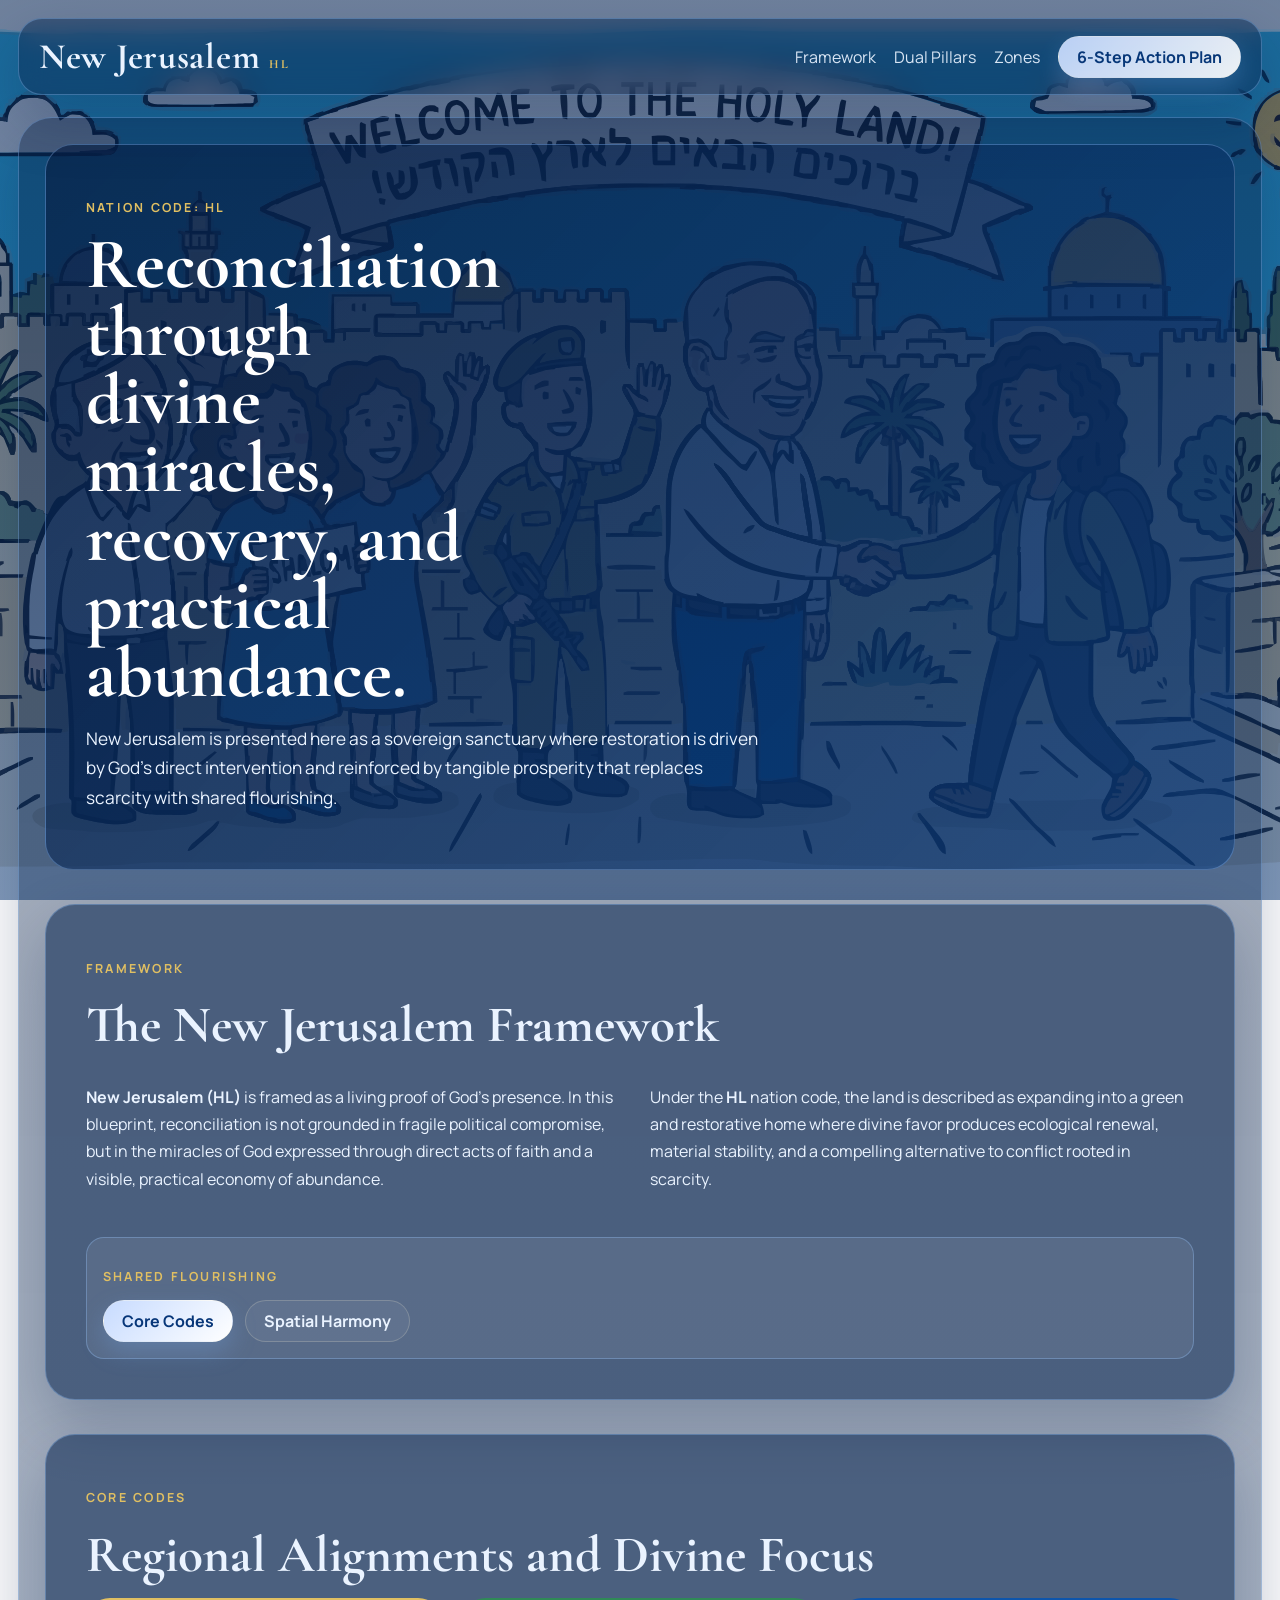
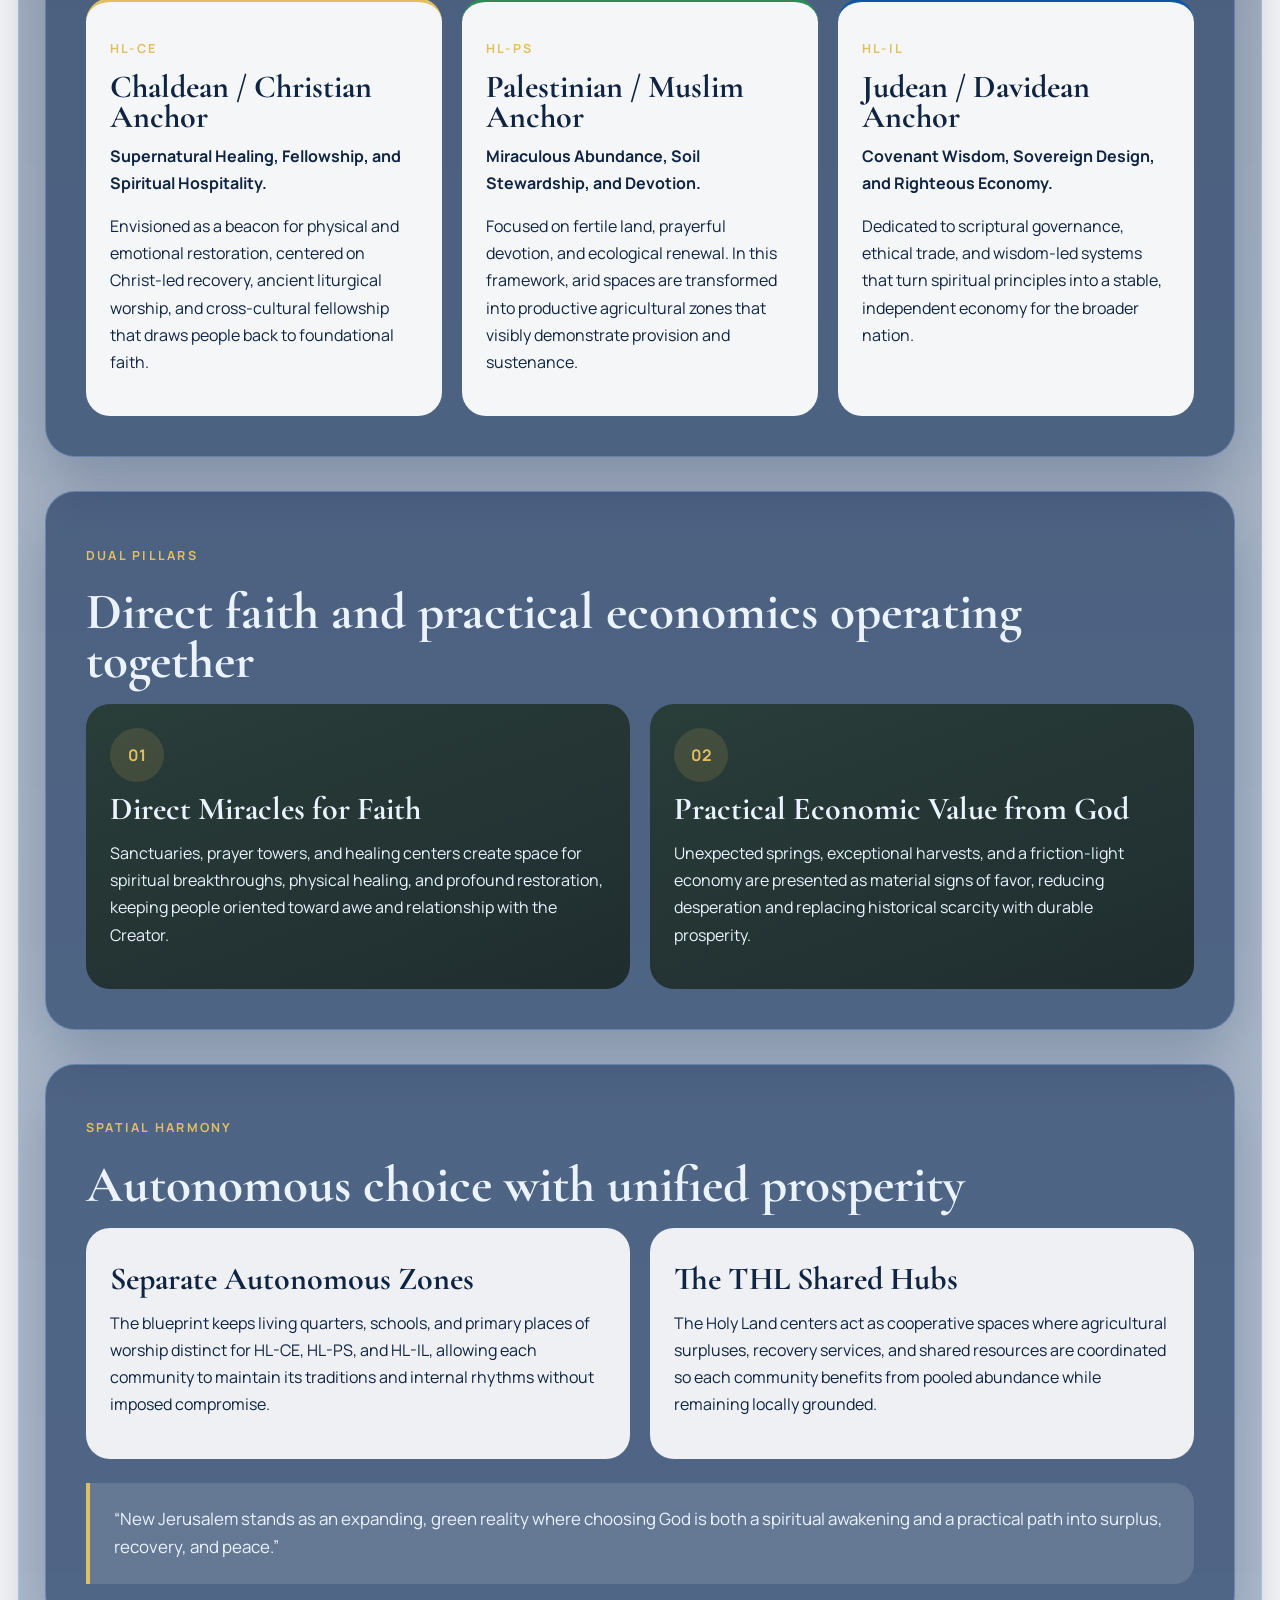
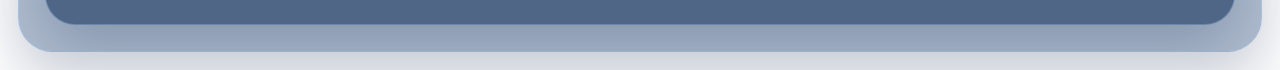
==== index.html @ b526fa11 "feat: initialize holylands.fyi static site - add homepage and action plan pages - add shared stylesh" ====
<!DOCTYPE html>
<html lang="en">
<head>
  <meta charset="UTF-8">
  <meta name="viewport" content="width=device-width, initial-scale=1.0">
  <title>New Jerusalem (HL)</title>
  <meta name="description" content="New Jerusalem (HL) presents a reconciliation framework centered on divine miracles, recovery, and practical abundance.">
  <link rel="preconnect" href="https://fonts.googleapis.com">
  <link rel="preconnect" href="https://fonts.gstatic.com" crossorigin>
  <link href="https://fonts.googleapis.com/css2?family=Cormorant+Garamond:wght@500;600;700&family=Manrope:wght@400;500;600;700&display=swap" rel="stylesheet">
  <link rel="stylesheet" href="styles.css">
</head>
<body class="landing-page">
  <div class="action-shell">
    <nav class="top-nav" aria-label="Primary">
      <a class="brand" href="index.html">New Jerusalem <span>HL</span></a>
      <div class="nav-links">
        <a href="#framework">Framework</a>
        <a href="#pillars">Dual Pillars</a>
        <a href="#zones">Zones</a>
        <a class="nav-pill nav-pill-primary" href="action-plan.html">6-Step Action Plan</a>
      </div>
    </nav>
    <main class="action-main">

      <section class="hero-panel">
        <p class="eyebrow">Nation Code: HL</p>
        <h1>Reconciliation through divine miracles, recovery, and practical abundance.</h1>
        <p class="hero-copy">
          New Jerusalem is presented here as a sovereign sanctuary where restoration is driven by God's direct intervention and reinforced by tangible prosperity that replaces scarcity with shared flourishing.
        </p>
      </section>

      <section class="section intro" id="framework">
        <div class="section-heading">
          <p class="section-label">Framework</p>
          <h2>The New Jerusalem Framework</h2>
        </div>
        <div class="two-column">
          <p>
            <strong>New Jerusalem (HL)</strong> is framed as a living proof of God's presence. In this blueprint, reconciliation is not grounded in fragile political compromise, but in the miracles of God expressed through direct acts of faith and a visible, practical economy of abundance.
          </p>
          <p>
            Under the <strong>HL</strong> nation code, the land is described as expanding into a green and restorative home where divine favor produces ecological renewal, material stability, and a compelling alternative to conflict rooted in scarcity.
          </p>
        </div>

        <div class="shared-flourishing" aria-label="Shared Flourishing Actions">
          <p class="section-label">Shared Flourishing</p>
          <div class="shared-actions">
            <a class="nav-pill nav-pill-primary" href="#core-codes-title">Core Codes</a>
            <a class="nav-pill" href="#zones">Spatial Harmony</a>
          </div>
        </div>
      </section>

      <section class="section" aria-labelledby="core-codes-title">
        <div class="section-heading">
          <p class="section-label">Core Codes</p>
          <h2 id="core-codes-title">Regional Alignments and Divine Focus</h2>
        </div>
        <div class="card-grid three-up">
          <article class="info-card accent-gold">
            <p class="card-code">HL-CE</p>
            <h3>Chaldean / Christian Anchor</h3>
            <p class="card-focus">Supernatural Healing, Fellowship, and Spiritual Hospitality.</p>
            <p>
              Envisioned as a beacon for physical and emotional restoration, centered on Christ-led recovery, ancient liturgical worship, and cross-cultural fellowship that draws people back to foundational faith.
            </p>
          </article>

          <article class="info-card accent-green">
            <p class="card-code">HL-PS</p>
            <h3>Palestinian / Muslim Anchor</h3>
            <p class="card-focus">Miraculous Abundance, Soil Stewardship, and Devotion.</p>
            <p>
              Focused on fertile land, prayerful devotion, and ecological renewal. In this framework, arid spaces are transformed into productive agricultural zones that visibly demonstrate provision and sustenance.
            </p>
          </article>

          <article class="info-card accent-blue">
            <p class="card-code">HL-IL</p>
            <h3>Judean / Davidean Anchor</h3>
            <p class="card-focus">Covenant Wisdom, Sovereign Design, and Righteous Economy.</p>
            <p>
              Dedicated to scriptural governance, ethical trade, and wisdom-led systems that turn spiritual principles into a stable, independent economy for the broader nation.
            </p>
          </article>
        </div>
      </section>

      <section class="section pillars-section" id="pillars">
        <div class="section-heading">
          <p class="section-label">Dual Pillars</p>
          <h2>Direct faith and practical economics operating together</h2>
        </div>
        <div class="pillars-layout">
          <article class="pillar-card">
            <span class="pillar-number">01</span>
            <h3>Direct Miracles for Faith</h3>
            <p>
              Sanctuaries, prayer towers, and healing centers create space for spiritual breakthroughs, physical healing, and profound restoration, keeping people oriented toward awe and relationship with the Creator.
            </p>
          </article>
          <article class="pillar-card">
            <span class="pillar-number">02</span>
            <h3>Practical Economic Value from God</h3>
            <p>
              Unexpected springs, exceptional harvests, and a friction-light economy are presented as material signs of favor, reducing desperation and replacing historical scarcity with durable prosperity.
            </p>
          </article>
        </div>
      </section>

      <section class="section harmony-section" id="zones">
        <div class="section-heading">
          <p class="section-label">Spatial Harmony</p>
          <h2>Autonomous choice with unified prosperity</h2>
        </div>
        <div class="card-grid two-up">
          <article class="info-card soft-panel">
            <h3>Separate Autonomous Zones</h3>
            <p>
              The blueprint keeps living quarters, schools, and primary places of worship distinct for HL-CE, HL-PS, and HL-IL, allowing each community to maintain its traditions and internal rhythms without imposed compromise.
            </p>
          </article>
          <article class="info-card soft-panel">
            <h3>The THL Shared Hubs</h3>
            <p>
              The Holy Land centers act as cooperative spaces where agricultural surpluses, recovery services, and shared resources are coordinated so each community benefits from pooled abundance while remaining locally grounded.
            </p>
          </article>
        </div>

        <blockquote class="sovereign-truth">
          <p>
            “New Jerusalem stands as an expanding, green reality where choosing God is both a spiritual awakening and a practical path into surplus, recovery, and peace.”
          </p>
        </blockquote>
      </section>
    </main>
  </div>
</body>
</html>
---- styles.css ----
:root {
  --bg: #ecf4ff;
  --surface: rgba(8, 35, 84, 0.82);
  --surface-soft: rgba(255, 255, 255, 0.9);
  --surface-card: rgba(255, 255, 255, 0.94);
  --text-strong: #ffffff;
  --text-body: #eaf3ff;
  --text-dark: #0f2442;
  --line: rgba(150, 195, 255, 0.34);
  --gold: #e0bf62;
  --green: #2f8a57;
  --blue: #0e55ab;
  --blue-soft: #3f84d6;
  --shadow: 0 24px 60px rgba(6, 27, 66, 0.24);
}

* {
  box-sizing: border-box;
}

html {
  height: 100%;
  scroll-behavior: smooth;
}

body {
  min-height: 100%;
  margin: 0;
  font-family: "Manrope", sans-serif;
  background:
    radial-gradient(circle at top, rgba(70, 140, 234, 0.34), transparent 28%),
    linear-gradient(180deg, #e8f2ff 0%, #dbeafc 100%);
  color: var(--text-body);
}

body.landing-page {
  background:
    linear-gradient(180deg, rgba(10, 44, 97, 0.58), rgba(11, 63, 134, 0.5)),
    url('visit.holyland.fyi.svg') center / cover no-repeat fixed;
  background-attachment: fixed;
}

body.landing-page .action-shell {
  gap: 22px;
}

body.landing-page .top-nav {
  background: rgba(6, 31, 71, 0.44);
}

body.action-plan-page {
  background:
    linear-gradient(180deg, rgba(10, 44, 97, 0.58), rgba(11, 63, 134, 0.5)),
    url('map.holyland.fyi.svg') center / cover no-repeat fixed;
  background-attachment: fixed;
}

body.action-plan-page .action-shell {
  gap: 22px;
}

body.action-plan-page .top-nav {
  background: rgba(6, 31, 71, 0.44);
}

a {
  color: inherit;
  text-decoration: none;
}

button {
  font: inherit;
}

.page-shell,
.action-shell {
  min-height: 100vh;
  max-width: 1560px;
  margin: 0 auto;
  padding: 18px;
  display: grid;
  grid-template-rows: auto minmax(0, 1fr);
  gap: 14px;
}

.top-nav {
  display: flex;
  align-items: center;
  justify-content: space-between;
  gap: 16px;
  padding: 16px 20px;
  border: 1px solid var(--line);
  border-radius: 24px;
  background: rgba(6, 31, 71, 0.64);
  backdrop-filter: blur(14px);
  box-shadow: var(--shadow);
  position: relative;
  z-index: 2;
}

.brand {
  font-family: "Cormorant Garamond", serif;
  font-size: clamp(1.8rem, 2.8vw, 2.6rem);
  font-weight: 700;
  letter-spacing: 0.02em;
}

.brand span,
.card-code,
.section-label,
.eyebrow {
  color: var(--gold);
  text-transform: uppercase;
  letter-spacing: 0.18em;
  font-size: 0.78rem;
  font-weight: 700;
}

.nav-links {
  display: flex;
  align-items: center;
  gap: 18px;
  flex-wrap: wrap;
}

.nav-links a {
  opacity: 0.92;
}

.nav-pill {
  display: inline-flex;
  align-items: center;
  justify-content: center;
  min-height: 42px;
  padding: 0 18px;
  border-radius: 999px;
  font-weight: 700;
  border: 1px solid rgba(255, 244, 214, 0.2);
  background: rgba(255, 255, 255, 0.05);
}

.nav-pill-primary {
  background: linear-gradient(135deg, #c7dbff, #ffffff);
  color: #073679;
  box-shadow: 0 10px 24px rgba(120, 172, 239, 0.28);
}

.hero-panel {
  border-radius: 34px;
  border: 1px solid var(--line);
  box-shadow: var(--shadow);
}

.content-panel {
  min-height: 0;
  overflow-y: auto;
  padding: 20px;
  border-radius: 34px;
  border: 1px solid var(--line);
  background: linear-gradient(180deg, rgba(7, 34, 78, 0.92), rgba(9, 56, 119, 0.86));
  box-shadow: var(--shadow);
  scrollbar-gutter: stable;
}

.action-main {
  min-height: 0;
  overflow-y: auto;
  padding: 26px;
  border-radius: 34px;
  border: 1px solid var(--line);
  background: linear-gradient(180deg, rgba(5, 28, 66, 0.4), rgba(8, 50, 106, 0.32));
  box-shadow: var(--shadow);
}

.action-main > * + * {
  margin-top: 34px;
}

.content-panel > * + * {
  margin-top: 18px;
}

.hero-panel {
  padding: clamp(22px, 3.6vw, 40px);
  border-radius: 28px;
  background: linear-gradient(135deg, rgba(6, 29, 66, 0.66), rgba(12, 62, 128, 0.54));
  border: 1px solid var(--line);
  box-shadow: none;
}

h1,
h2,
h3 {
  margin: 0;
  font-family: "Cormorant Garamond", serif;
  line-height: 0.95;
}

h1 {
  max-width: 12ch;
  margin-top: 12px;
  font-size: clamp(3rem, 5.6vw, 5.4rem);
  color: var(--text-strong);
}

h2 {
  font-size: clamp(2.1rem, 4vw, 3.6rem);
  color: inherit;
}

h3 {
  font-size: clamp(1.5rem, 3vw, 2rem);
  margin-top: 12px;
}

p {
  line-height: 1.7;
  font-size: 1rem;
}

.hero-copy {
  max-width: 62ch;
  margin-top: 16px;
  font-size: 1.08rem;
}

.section {
  padding: clamp(24px, 4vw, 40px);
  border-radius: 30px;
  background: rgba(7, 35, 78, 0.56);
  border: 1px solid var(--line);
  box-shadow: var(--shadow);
}

.shared-flourishing {
  margin-top: 28px;
  padding: 16px;
  border: 1px solid var(--line);
  border-radius: 18px;
  background: rgba(255, 255, 255, 0.08);
}

.shared-actions {
  display: flex;
  align-items: center;
  gap: 12px;
  flex-wrap: wrap;
  margin-top: 8px;
}

.section-heading {
  display: grid;
  gap: 10px;
  margin-bottom: 18px;
}

.two-column,
.pillars-layout,
.card-grid {
  display: grid;
  gap: 20px;
}

.two-column {
  grid-template-columns: repeat(2, minmax(0, 1fr));
}

.three-up {
  grid-template-columns: repeat(3, minmax(0, 1fr));
}

.two-up,
.pillars-layout {
  grid-template-columns: repeat(2, minmax(0, 1fr));
}

.info-card,
.pillar-card {
  border-radius: 24px;
  padding: 24px;
}

.info-card {
  background: var(--surface-card);
  color: var(--text-dark);
}

.pillar-card {
  background: linear-gradient(160deg, rgba(36, 56, 47, 0.88), rgba(20, 31, 26, 0.8));
}

.soft-panel {
  background: var(--surface-soft);
}

.accent-gold {
  border-top: 4px solid var(--gold);
}

.accent-green {
  border-top: 4px solid var(--green);
}

.accent-blue {
  border-top: 4px solid var(--blue);
}

.card-focus {
  margin-top: 10px;
  font-weight: 700;
}

.pillar-number {
  display: inline-flex;
  align-items: center;
  justify-content: center;
  width: 54px;
  height: 54px;
  border-radius: 50%;
  background: rgba(216, 179, 93, 0.15);
  color: var(--gold);
  font-weight: 700;
}

.sovereign-truth {
  margin: 24px 0 0;
  padding: 22px 24px;
  border-left: 4px solid var(--gold);
  background: rgba(255, 255, 255, 0.12);
  border-radius: 0 20px 20px 0;
}

.sovereign-truth p {
  margin: 0;
  font-size: 1.06rem;
}

.plan-section {
  overflow: hidden;
  padding: clamp(26px, 4.2vw, 44px);
  background: rgba(7, 35, 78, 0.43);
}

.star-plan {
  position: relative;
  min-height: 940px;
}

.plan-step {
  position: absolute;
  width: min(288px, 37vw);
  padding: 18px;
  border-radius: 20px;
  border: 1px solid var(--line);
  background: rgba(255, 255, 255, 0.66);
  backdrop-filter: blur(4px);
  color: var(--text-dark);
  box-shadow: 0 14px 30px rgba(7, 32, 73, 0.2);
}

.plan-step h3 {
  margin-top: 10px;
  font-size: 1.5rem;
}

.plan-step p {
  margin-top: 10px;
  line-height: 1.6;
}

.step-1 {
  top: 20px;
  left: 50%;
  transform: translateX(-50%);
}

.step-2 {
  top: 150px;
  right: 3%;
}

.step-3 {
  bottom: 155px;
  right: 3%;
}

.step-4 {
  bottom: 20px;
  left: 50%;
  transform: translateX(-50%);
}

.step-5 {
  bottom: 155px;
  left: 3%;
}

.step-6 {
  top: 150px;
  left: 3%;
}

.star-core {
  position: absolute;
  left: 50%;
  top: 50%;
  transform: translate(-50%, -50%);
  width: auto;
  display: grid;
  place-items: center;
}

.star-mark {
  display: block;
  font-size: clamp(8rem, 20vw, 14rem);
  line-height: 1;
  color: rgba(196, 228, 255, 0.96);
  text-shadow: 0 12px 28px rgba(7, 33, 75, 0.34);
}

/* Fade structural boxes when they carry no textual content. */
.hero-panel:not(:has(p, h1, h2, h3, h4, h5, h6, li, a)),
.section:not(:has(p, h1, h2, h3, h4, h5, h6, li, a)),
.shared-flourishing:not(:has(p, h1, h2, h3, h4, h5, h6, li, a)),
.info-card:not(:has(p, h1, h2, h3, h4, h5, h6, li, a)),
.pillar-card:not(:has(p, h1, h2, h3, h4, h5, h6, li, a)),
.plan-step:not(:has(p, h1, h2, h3, h4, h5, h6, li, a)) {
  background: rgba(255, 255, 255, 0.02);
  border-color: rgba(150, 195, 255, 0.1);
  box-shadow: none;
  backdrop-filter: none;
}

@media (max-width: 900px) {
  .top-nav,
  .two-column,
  .three-up,
  .two-up,
  .pillars-layout {
    grid-template-columns: 1fr;
  }

  .top-nav {
    justify-items: start;
  }

  .nav-links {
    width: 100%;
  }

  h1 {
    max-width: 14ch;
  }

  .star-plan {
    min-height: 0;
    display: grid;
    gap: 16px;
  }

  .plan-step,
  .step-1,
  .step-2,
  .step-3,
  .step-4,
  .step-5,
  .step-6 {
    position: static;
    width: 100%;
    transform: none;
  }

  .star-core {
    position: static;
    transform: none;
    margin: 8px auto;
  }
}

@media (max-width: 640px) {
  .page-shell,
  .action-shell {
    padding: 14px;
  }

  .top-nav,
  .content-panel,
  .action-main,
  .hero-panel,
  .section,
  .info-card,
  .pillar-card,
  .plan-step {
    padding: 20px;
    border-radius: 22px;
  }

  .nav-links {
    flex-direction: column;
    align-items: stretch;
  }

  .nav-pill {
    width: 100%;
  }

  .shared-actions .nav-pill {
    width: 100%;
  }
}
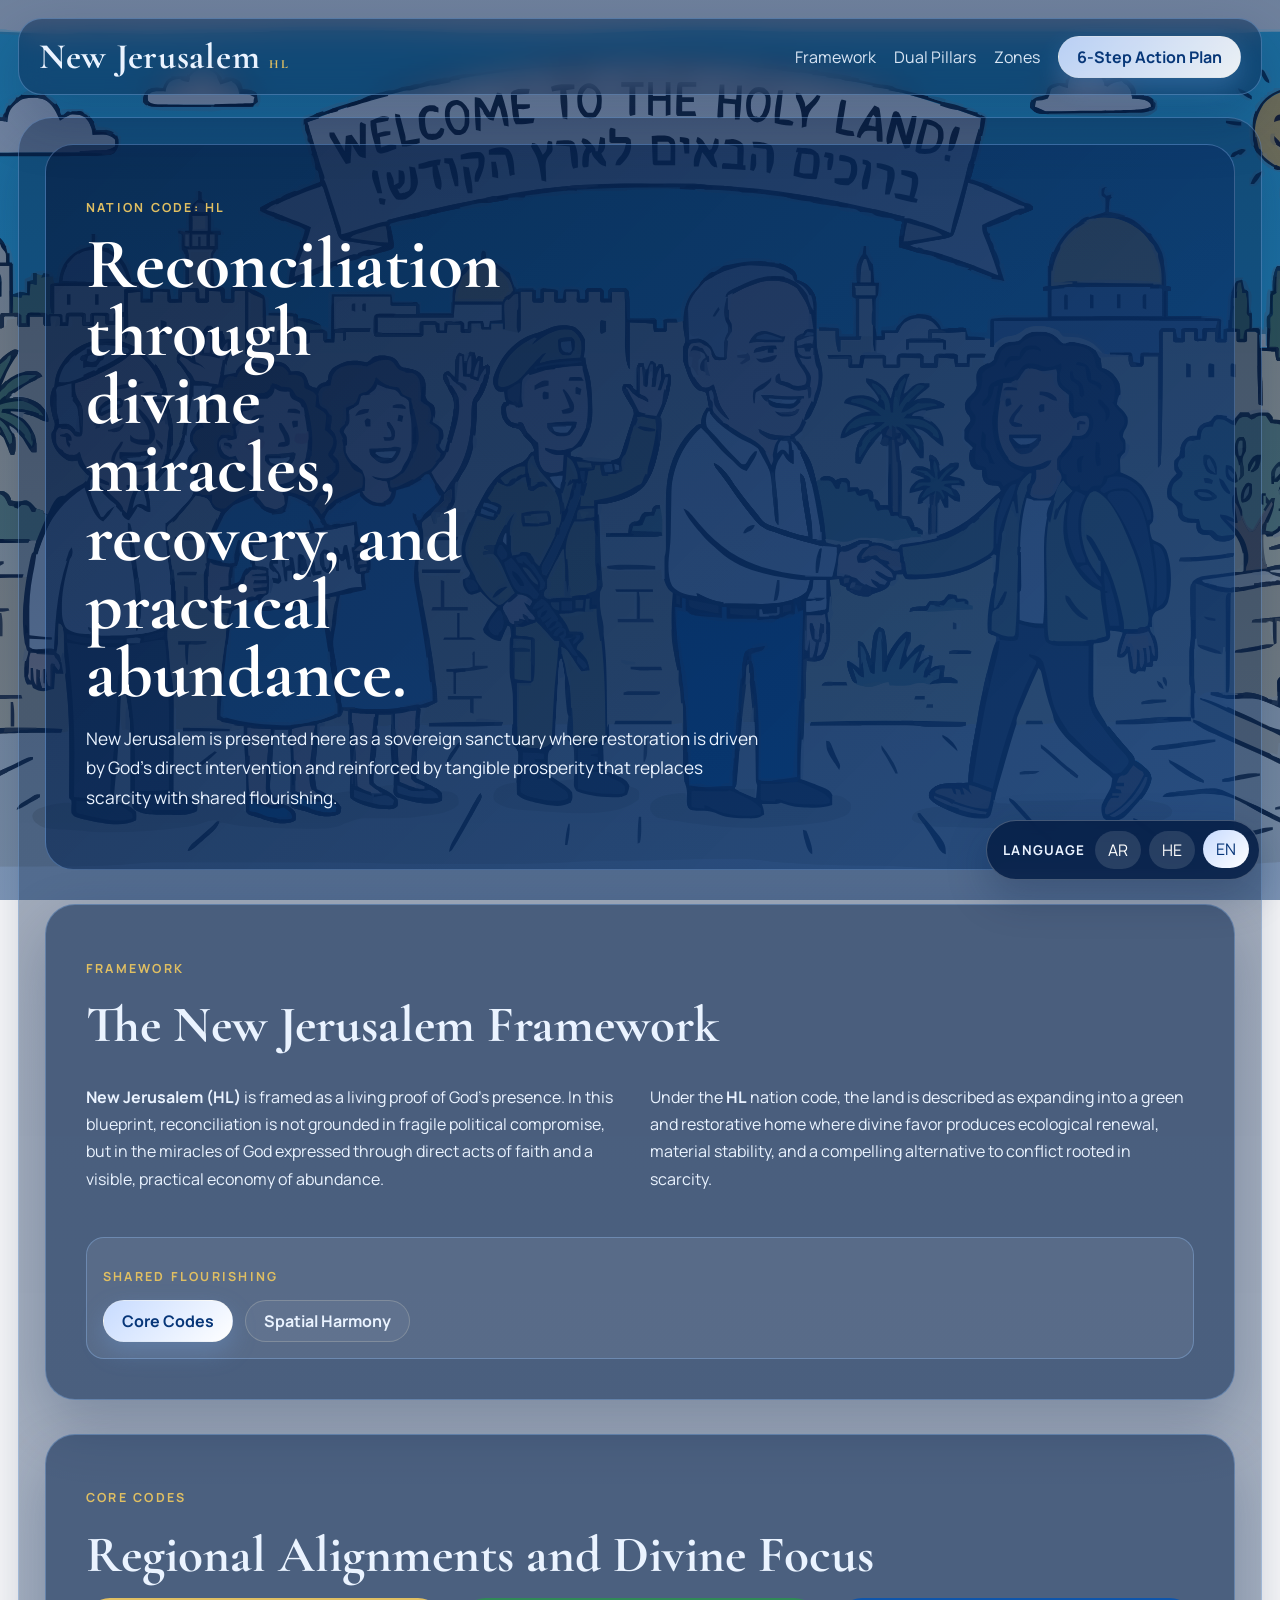
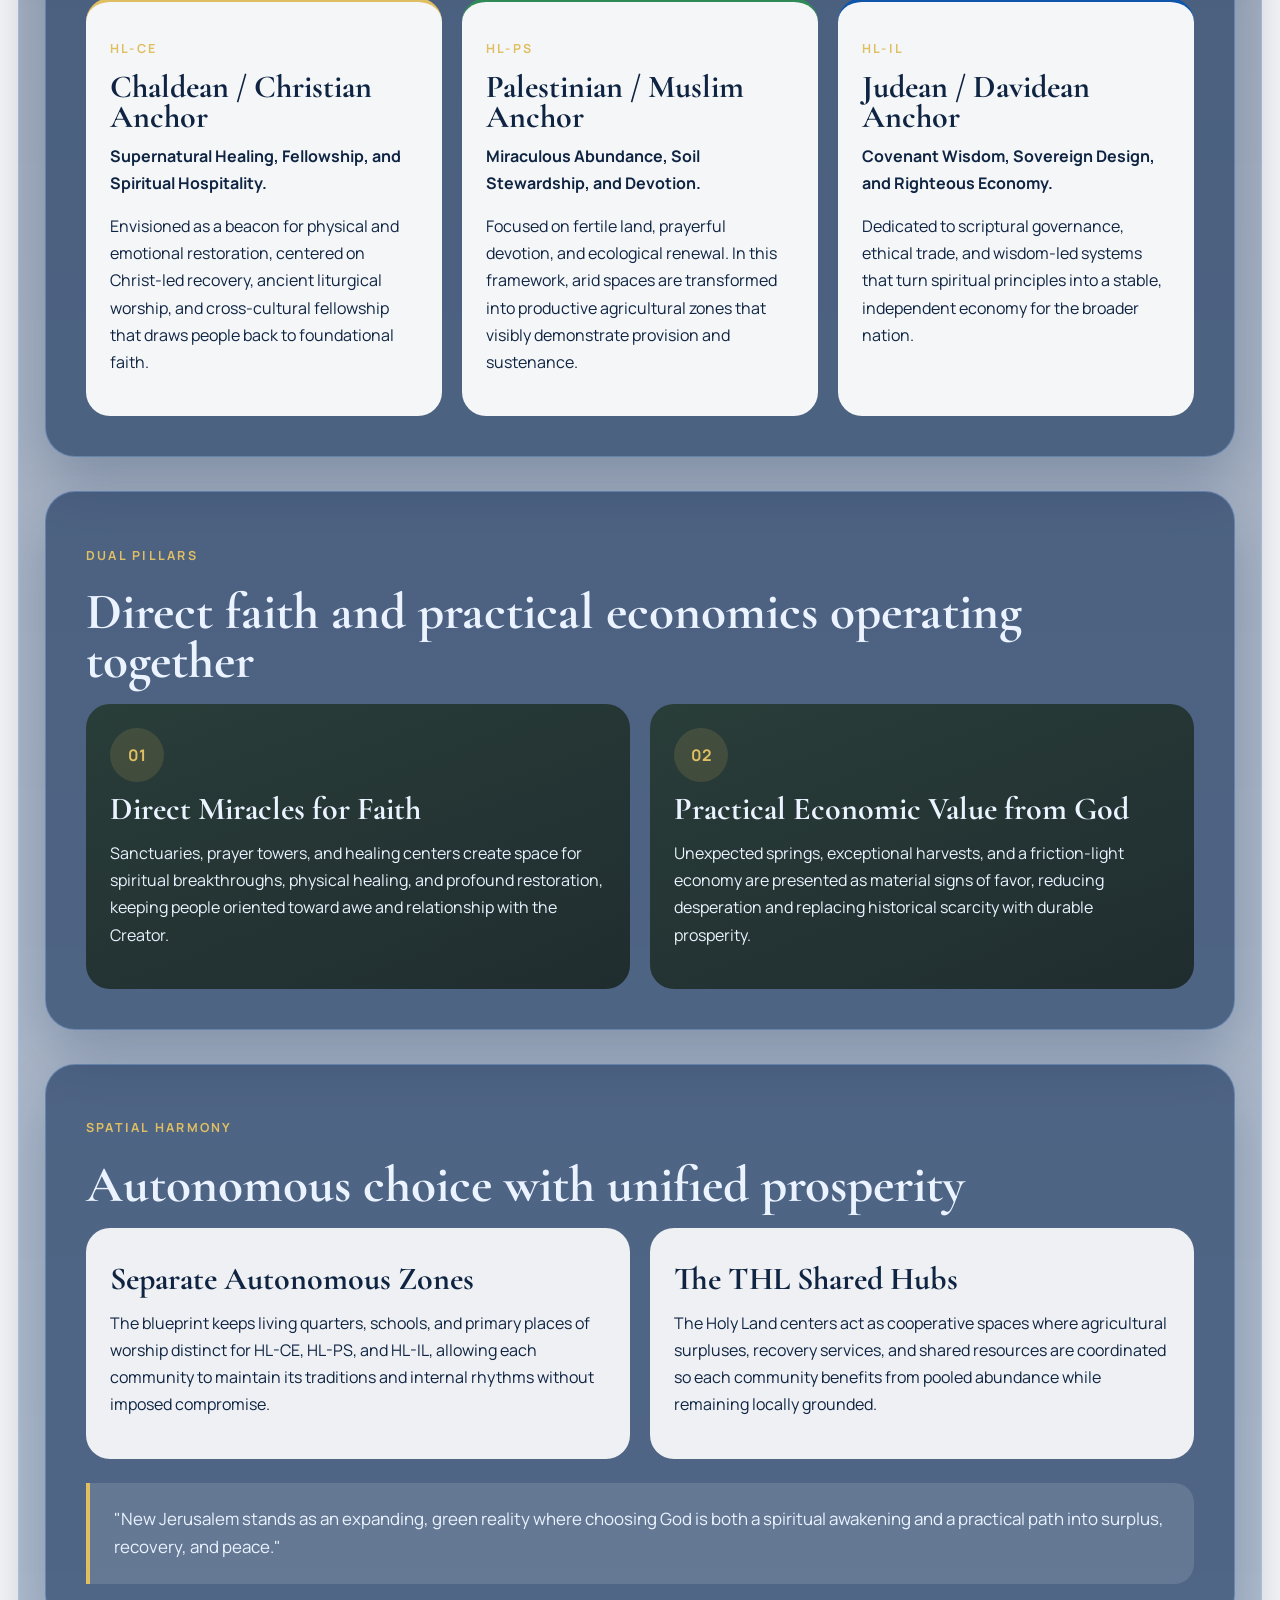
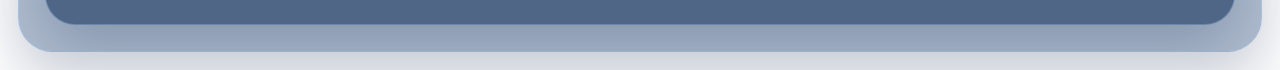
==== commit 6373e4e4: "feat: enhance multilingual support and UI updates - Updated site.webmanifest to include multilingual" ====
--- a/index.html
+++ b/index.html
@@ -3,86 +3,137 @@
 <head>
   <meta charset="UTF-8">
   <meta name="viewport" content="width=device-width, initial-scale=1.0">
-  <title>New Jerusalem (HL)</title>
-  <meta name="description" content="New Jerusalem (HL) presents a reconciliation framework centered on divine miracles, recovery, and practical abundance.">
+
+  <title>New Jerusalem (HL) - HolyLands.fyi</title>
+  <meta name="description" content="New Jerusalem (HL) presents a reconciliation framework centered on divine miracles, recovery, and practical abundance - a sovereign sanctuary where restoration is driven by God's direct intervention.">
+  <meta name="keywords" content="New Jerusalem, Holy Land, reconciliation, HL, divine miracles, faith, abundance, Israel, Palestinian, Chaldean, peace, HolyLands">
+  <meta name="author" content="HolyLands.fyi">
+  <meta name="robots" content="index, follow">
+  <meta name="theme-color" content="#082354">
+  <link rel="canonical" href="https://holylands.fyi/">
+
+  <!-- Open Graph -->
+  <meta property="og:type" content="website">
+  <meta property="og:url" content="https://holylands.fyi/">
+  <meta property="og:site_name" content="HolyLands.fyi">
+  <meta property="og:title" content="New Jerusalem (HL) - HolyLands.fyi">
+  <meta property="og:description" content="A reconciliation framework centered on divine miracles, recovery, and practical abundance - where choosing God is both a spiritual awakening and a path into surplus, recovery, and peace.">
+  <meta property="og:image" content="https://holylands.fyi/og-image.png">
+  <meta property="og:image:alt" content="New Jerusalem HL - HolyLands.fyi">
+  <meta property="og:image:width" content="1200">
+  <meta property="og:image:height" content="630">
+  <meta property="og:locale" content="en_US">
+
+  <!-- Twitter Card -->
+  <meta name="twitter:card" content="summary_large_image">
+  <meta name="twitter:title" content="New Jerusalem (HL) - HolyLands.fyi">
+  <meta name="twitter:description" content="A reconciliation framework centered on divine miracles, recovery, and practical abundance - where choosing God is both a spiritual awakening and a path into surplus, recovery, and peace.">
+  <meta name="twitter:image" content="https://holylands.fyi/og-image.png">
+  <meta name="twitter:image:alt" content="New Jerusalem HL - HolyLands.fyi">
+
+  <!-- Favicons & manifest -->
+  <link rel="icon" type="image/svg+xml" href="/favicon.svg">
+  <link rel="icon" type="image/x-icon" href="/favicon.ico">
+  <link rel="apple-touch-icon" sizes="180x180" href="/apple-touch-icon.png">
+  <link rel="manifest" href="/site.webmanifest">
+
+  <!-- Structured data -->
+  <script id="page-schema" type="application/ld+json">
+  {
+    "@context": "https://schema.org",
+    "@type": "WebSite",
+    "name": "HolyLands.fyi",
+    "url": "https://holylands.fyi/",
+    "description": "New Jerusalem (HL) presents a reconciliation framework centered on divine miracles, recovery, and practical abundance.",
+    "publisher": {
+      "@type": "Organization",
+      "name": "HolyLands.fyi",
+      "logo": {
+        "@type": "ImageObject",
+        "url": "https://holylands.fyi/favicon.svg"
+      }
+    }
+  }
+  </script>
+
   <link rel="preconnect" href="https://fonts.googleapis.com">
   <link rel="preconnect" href="https://fonts.gstatic.com" crossorigin>
   <link href="https://fonts.googleapis.com/css2?family=Cormorant+Garamond:wght@500;600;700&family=Manrope:wght@400;500;600;700&display=swap" rel="stylesheet">
   <link rel="stylesheet" href="styles.css">
 </head>
-<body class="landing-page">
+<body class="landing-page" data-page="home">
   <div class="action-shell">
     <nav class="top-nav" aria-label="Primary">
-      <a class="brand" href="index.html">New Jerusalem <span>HL</span></a>
+      <a class="brand" href="index.html" data-i18n="brand">New Jerusalem <span>HL</span></a>
       <div class="nav-links">
-        <a href="#framework">Framework</a>
-        <a href="#pillars">Dual Pillars</a>
-        <a href="#zones">Zones</a>
-        <a class="nav-pill nav-pill-primary" href="action-plan.html">6-Step Action Plan</a>
+        <a href="#framework" data-i18n="navFramework">Framework</a>
+        <a href="#pillars" data-i18n="navPillars">Dual Pillars</a>
+        <a href="#zones" data-i18n="navZones">Zones</a>
+        <a class="nav-pill nav-pill-primary" href="action-plan.html" data-i18n="navActionPlan">6-Step Action Plan</a>
       </div>
     </nav>
     <main class="action-main">
 
       <section class="hero-panel">
-        <p class="eyebrow">Nation Code: HL</p>
-        <h1>Reconciliation through divine miracles, recovery, and practical abundance.</h1>
-        <p class="hero-copy">
+        <p class="eyebrow" data-i18n="heroEyebrow">Nation Code: HL</p>
+        <h1 data-i18n="heroTitle">Reconciliation through divine miracles, recovery, and practical abundance.</h1>
+        <p class="hero-copy" data-i18n="heroCopy">
           New Jerusalem is presented here as a sovereign sanctuary where restoration is driven by God's direct intervention and reinforced by tangible prosperity that replaces scarcity with shared flourishing.
         </p>
       </section>
 
       <section class="section intro" id="framework">
         <div class="section-heading">
-          <p class="section-label">Framework</p>
-          <h2>The New Jerusalem Framework</h2>
+          <p class="section-label" data-i18n="frameworkLabel">Framework</p>
+          <h2 data-i18n="frameworkTitle">The New Jerusalem Framework</h2>
         </div>
         <div class="two-column">
-          <p>
+          <p data-i18n="frameworkBody1">
             <strong>New Jerusalem (HL)</strong> is framed as a living proof of God's presence. In this blueprint, reconciliation is not grounded in fragile political compromise, but in the miracles of God expressed through direct acts of faith and a visible, practical economy of abundance.
           </p>
-          <p>
+          <p data-i18n="frameworkBody2">
             Under the <strong>HL</strong> nation code, the land is described as expanding into a green and restorative home where divine favor produces ecological renewal, material stability, and a compelling alternative to conflict rooted in scarcity.
           </p>
         </div>
 
         <div class="shared-flourishing" aria-label="Shared Flourishing Actions">
-          <p class="section-label">Shared Flourishing</p>
+          <p class="section-label" data-i18n="flourishingLabel">Shared Flourishing</p>
           <div class="shared-actions">
-            <a class="nav-pill nav-pill-primary" href="#core-codes-title">Core Codes</a>
-            <a class="nav-pill" href="#zones">Spatial Harmony</a>
+            <a class="nav-pill nav-pill-primary" href="#core-codes-title" data-i18n="flourishingCore">Core Codes</a>
+            <a class="nav-pill" href="#zones" data-i18n="flourishingSpatial">Spatial Harmony</a>
           </div>
         </div>
       </section>
 
       <section class="section" aria-labelledby="core-codes-title">
         <div class="section-heading">
-          <p class="section-label">Core Codes</p>
-          <h2 id="core-codes-title">Regional Alignments and Divine Focus</h2>
+          <p class="section-label" data-i18n="coreCodesLabel">Core Codes</p>
+          <h2 id="core-codes-title" data-i18n="coreCodesTitle">Regional Alignments and Divine Focus</h2>
         </div>
         <div class="card-grid three-up">
           <article class="info-card accent-gold">
             <p class="card-code">HL-CE</p>
-            <h3>Chaldean / Christian Anchor</h3>
-            <p class="card-focus">Supernatural Healing, Fellowship, and Spiritual Hospitality.</p>
-            <p>
+            <h3 data-i18n="ceTitle">Chaldean / Christian Anchor</h3>
+            <p class="card-focus" data-i18n="ceFocus">Supernatural Healing, Fellowship, and Spiritual Hospitality.</p>
+            <p data-i18n="ceBody">
               Envisioned as a beacon for physical and emotional restoration, centered on Christ-led recovery, ancient liturgical worship, and cross-cultural fellowship that draws people back to foundational faith.
             </p>
           </article>
 
           <article class="info-card accent-green">
             <p class="card-code">HL-PS</p>
-            <h3>Palestinian / Muslim Anchor</h3>
-            <p class="card-focus">Miraculous Abundance, Soil Stewardship, and Devotion.</p>
-            <p>
+            <h3 data-i18n="psTitle">Palestinian / Muslim Anchor</h3>
+            <p class="card-focus" data-i18n="psFocus">Miraculous Abundance, Soil Stewardship, and Devotion.</p>
+            <p data-i18n="psBody">
               Focused on fertile land, prayerful devotion, and ecological renewal. In this framework, arid spaces are transformed into productive agricultural zones that visibly demonstrate provision and sustenance.
             </p>
           </article>
 
           <article class="info-card accent-blue">
             <p class="card-code">HL-IL</p>
-            <h3>Judean / Davidean Anchor</h3>
-            <p class="card-focus">Covenant Wisdom, Sovereign Design, and Righteous Economy.</p>
-            <p>
+            <h3 data-i18n="ilTitle">Judean / Davidean Anchor</h3>
+            <p class="card-focus" data-i18n="ilFocus">Covenant Wisdom, Sovereign Design, and Righteous Economy.</p>
+            <p data-i18n="ilBody">
               Dedicated to scriptural governance, ethical trade, and wisdom-led systems that turn spiritual principles into a stable, independent economy for the broader nation.
             </p>
           </article>
@@ -91,21 +142,21 @@
 
       <section class="section pillars-section" id="pillars">
         <div class="section-heading">
-          <p class="section-label">Dual Pillars</p>
-          <h2>Direct faith and practical economics operating together</h2>
+          <p class="section-label" data-i18n="pillarsLabel">Dual Pillars</p>
+          <h2 data-i18n="pillarsTitle">Direct faith and practical economics operating together</h2>
         </div>
         <div class="pillars-layout">
           <article class="pillar-card">
             <span class="pillar-number">01</span>
-            <h3>Direct Miracles for Faith</h3>
-            <p>
+            <h3 data-i18n="pillarOneTitle">Direct Miracles for Faith</h3>
+            <p data-i18n="pillarOneBody">
               Sanctuaries, prayer towers, and healing centers create space for spiritual breakthroughs, physical healing, and profound restoration, keeping people oriented toward awe and relationship with the Creator.
             </p>
           </article>
           <article class="pillar-card">
             <span class="pillar-number">02</span>
-            <h3>Practical Economic Value from God</h3>
-            <p>
+            <h3 data-i18n="pillarTwoTitle">Practical Economic Value from God</h3>
+            <p data-i18n="pillarTwoBody">
               Unexpected springs, exceptional harvests, and a friction-light economy are presented as material signs of favor, reducing desperation and replacing historical scarcity with durable prosperity.
             </p>
           </article>
@@ -114,31 +165,32 @@
 
       <section class="section harmony-section" id="zones">
         <div class="section-heading">
-          <p class="section-label">Spatial Harmony</p>
-          <h2>Autonomous choice with unified prosperity</h2>
+          <p class="section-label" data-i18n="harmonyLabel">Spatial Harmony</p>
+          <h2 data-i18n="harmonyTitle">Autonomous choice with unified prosperity</h2>
         </div>
         <div class="card-grid two-up">
           <article class="info-card soft-panel">
-            <h3>Separate Autonomous Zones</h3>
-            <p>
+            <h3 data-i18n="zonesTitle">Separate Autonomous Zones</h3>
+            <p data-i18n="zonesBody">
               The blueprint keeps living quarters, schools, and primary places of worship distinct for HL-CE, HL-PS, and HL-IL, allowing each community to maintain its traditions and internal rhythms without imposed compromise.
             </p>
           </article>
           <article class="info-card soft-panel">
-            <h3>The THL Shared Hubs</h3>
-            <p>
+            <h3 data-i18n="hubsTitle">The THL Shared Hubs</h3>
+            <p data-i18n="hubsBody">
               The Holy Land centers act as cooperative spaces where agricultural surpluses, recovery services, and shared resources are coordinated so each community benefits from pooled abundance while remaining locally grounded.
             </p>
           </article>
         </div>
 
         <blockquote class="sovereign-truth">
-          <p>
+          <p data-i18n="quote">
             “New Jerusalem stands as an expanding, green reality where choosing God is both a spiritual awakening and a practical path into surplus, recovery, and peace.”
           </p>
         </blockquote>
       </section>
     </main>
   </div>
+  <script src="lang.js"></script>
 </body>
 </html>
--- a/styles.css
+++ b/styles.css
@@ -72,6 +72,10 @@
   font: inherit;
 }
 
+html[dir="rtl"] body {
+  text-align: right;
+}
+
 .page-shell,
 .action-shell {
   min-height: 100vh;
@@ -125,6 +129,12 @@
 
 .nav-links a {
   opacity: 0.92;
+}
+
+html[dir="rtl"] .top-nav,
+html[dir="rtl"] .nav-links,
+html[dir="rtl"] .shared-actions {
+  direction: rtl;
 }
 
 .nav-pill {
@@ -416,6 +426,56 @@
   line-height: 1;
   color: rgba(196, 228, 255, 0.96);
   text-shadow: 0 12px 28px rgba(7, 33, 75, 0.34);
+}
+
+.language-switcher {
+  position: fixed;
+  right: 20px;
+  bottom: 20px;
+  display: inline-flex;
+  align-items: center;
+  gap: 8px;
+  padding: 10px;
+  border: 1px solid rgba(255, 255, 255, 0.24);
+  border-radius: 999px;
+  background: rgba(6, 31, 71, 0.88);
+  box-shadow: 0 16px 40px rgba(6, 27, 66, 0.28);
+  backdrop-filter: blur(14px);
+  z-index: 20;
+}
+
+.language-switcher-label {
+  padding-inline: 6px 2px;
+  color: var(--text-body);
+  font-size: 0.84rem;
+  font-weight: 700;
+  letter-spacing: 0.08em;
+  text-transform: uppercase;
+}
+
+.language-switcher button {
+  min-width: 46px;
+  min-height: 38px;
+  padding: 0 12px;
+  border: 0;
+  border-radius: 999px;
+  background: rgba(255, 255, 255, 0.12);
+  color: var(--text-strong);
+  text-transform: uppercase;
+  cursor: pointer;
+  transition: background 160ms ease, color 160ms ease, transform 160ms ease;
+}
+
+.language-switcher button:hover,
+.language-switcher button:focus-visible {
+  background: rgba(255, 255, 255, 0.22);
+  outline: none;
+}
+
+.language-switcher button.is-active {
+  background: linear-gradient(135deg, #c7dbff, #ffffff);
+  color: #073679;
+  transform: translateY(-1px);
 }
 
 /* Fade structural boxes when they carry no textual content. */
@@ -507,4 +567,21 @@
   .shared-actions .nav-pill {
     width: 100%;
   }
+
+  .language-switcher {
+    right: 14px;
+    bottom: 14px;
+    gap: 6px;
+    padding: 8px;
+  }
+
+  .language-switcher-label {
+    display: none;
+  }
+
+  .language-switcher button {
+    min-width: 42px;
+    min-height: 36px;
+    padding: 0 10px;
+  }
 }
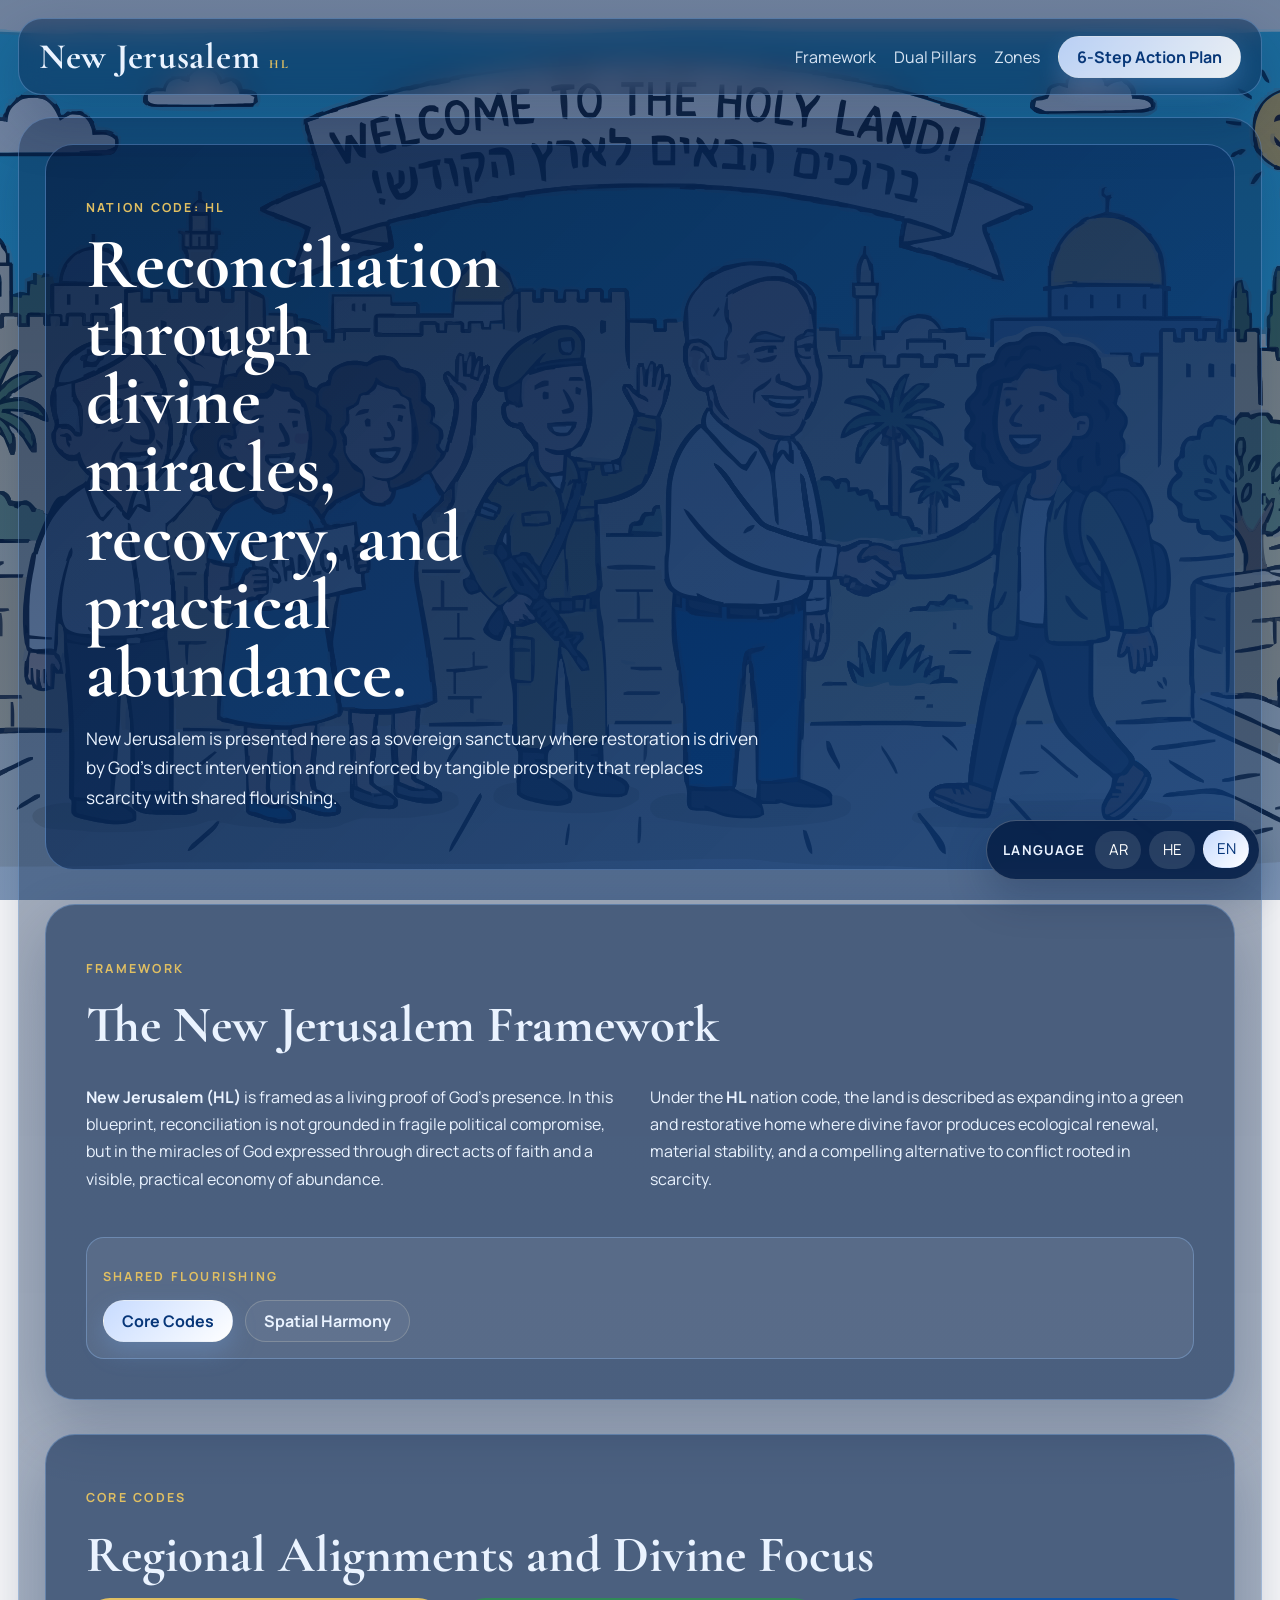
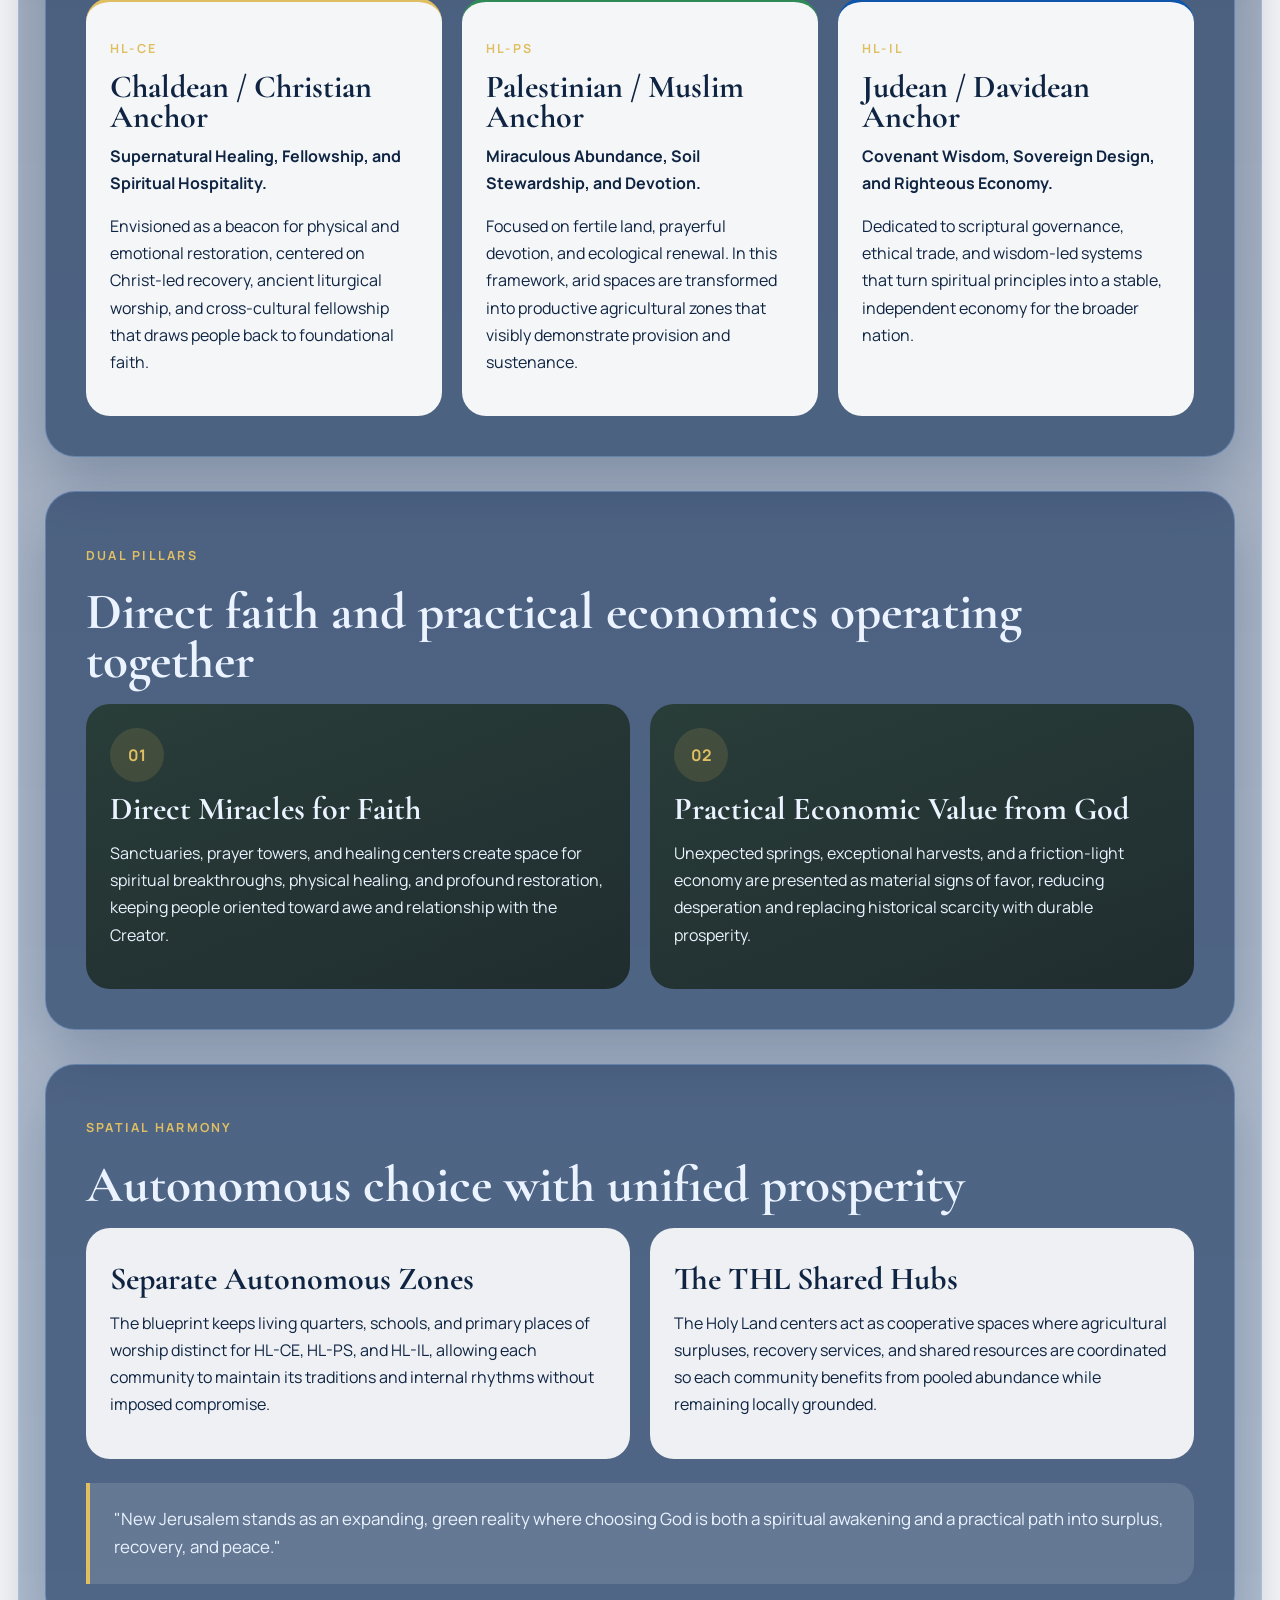
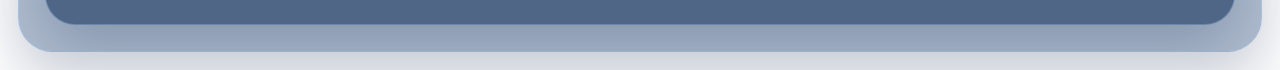
==== commit f045ca2d: "feat: update stylesheet and script links with versioning; enhance language switcher styles" ====
--- a/index.html
+++ b/index.html
@@ -59,7 +59,7 @@
   <link rel="preconnect" href="https://fonts.googleapis.com">
   <link rel="preconnect" href="https://fonts.gstatic.com" crossorigin>
   <link href="https://fonts.googleapis.com/css2?family=Cormorant+Garamond:wght@500;600;700&family=Manrope:wght@400;500;600;700&display=swap" rel="stylesheet">
-  <link rel="stylesheet" href="styles.css">
+  <link rel="stylesheet" href="styles.css?v=20260601a">
 </head>
 <body class="landing-page" data-page="home">
   <div class="action-shell">
@@ -191,6 +191,6 @@
       </section>
     </main>
   </div>
-  <script src="lang.js"></script>
+  <script src="lang.js?v=20260601a"></script>
 </body>
 </html>
--- a/styles.css
+++ b/styles.css
@@ -440,6 +440,7 @@
   border-radius: 999px;
   background: rgba(6, 31, 71, 0.88);
   box-shadow: 0 16px 40px rgba(6, 27, 66, 0.28);
+  -webkit-backdrop-filter: blur(14px);
   backdrop-filter: blur(14px);
   z-index: 20;
 }
@@ -454,13 +455,19 @@
 }
 
 .language-switcher button {
+  appearance: none;
+  -webkit-appearance: none;
   min-width: 46px;
   min-height: 38px;
   padding: 0 12px;
-  border: 0;
+  border: 1px solid transparent;
   border-radius: 999px;
   background: rgba(255, 255, 255, 0.12);
   color: var(--text-strong);
+  font-family: inherit;
+  font-size: 0.94rem;
+  line-height: 1;
+  text-align: center;
   text-transform: uppercase;
   cursor: pointer;
   transition: background 160ms ease, color 160ms ease, transform 160ms ease;
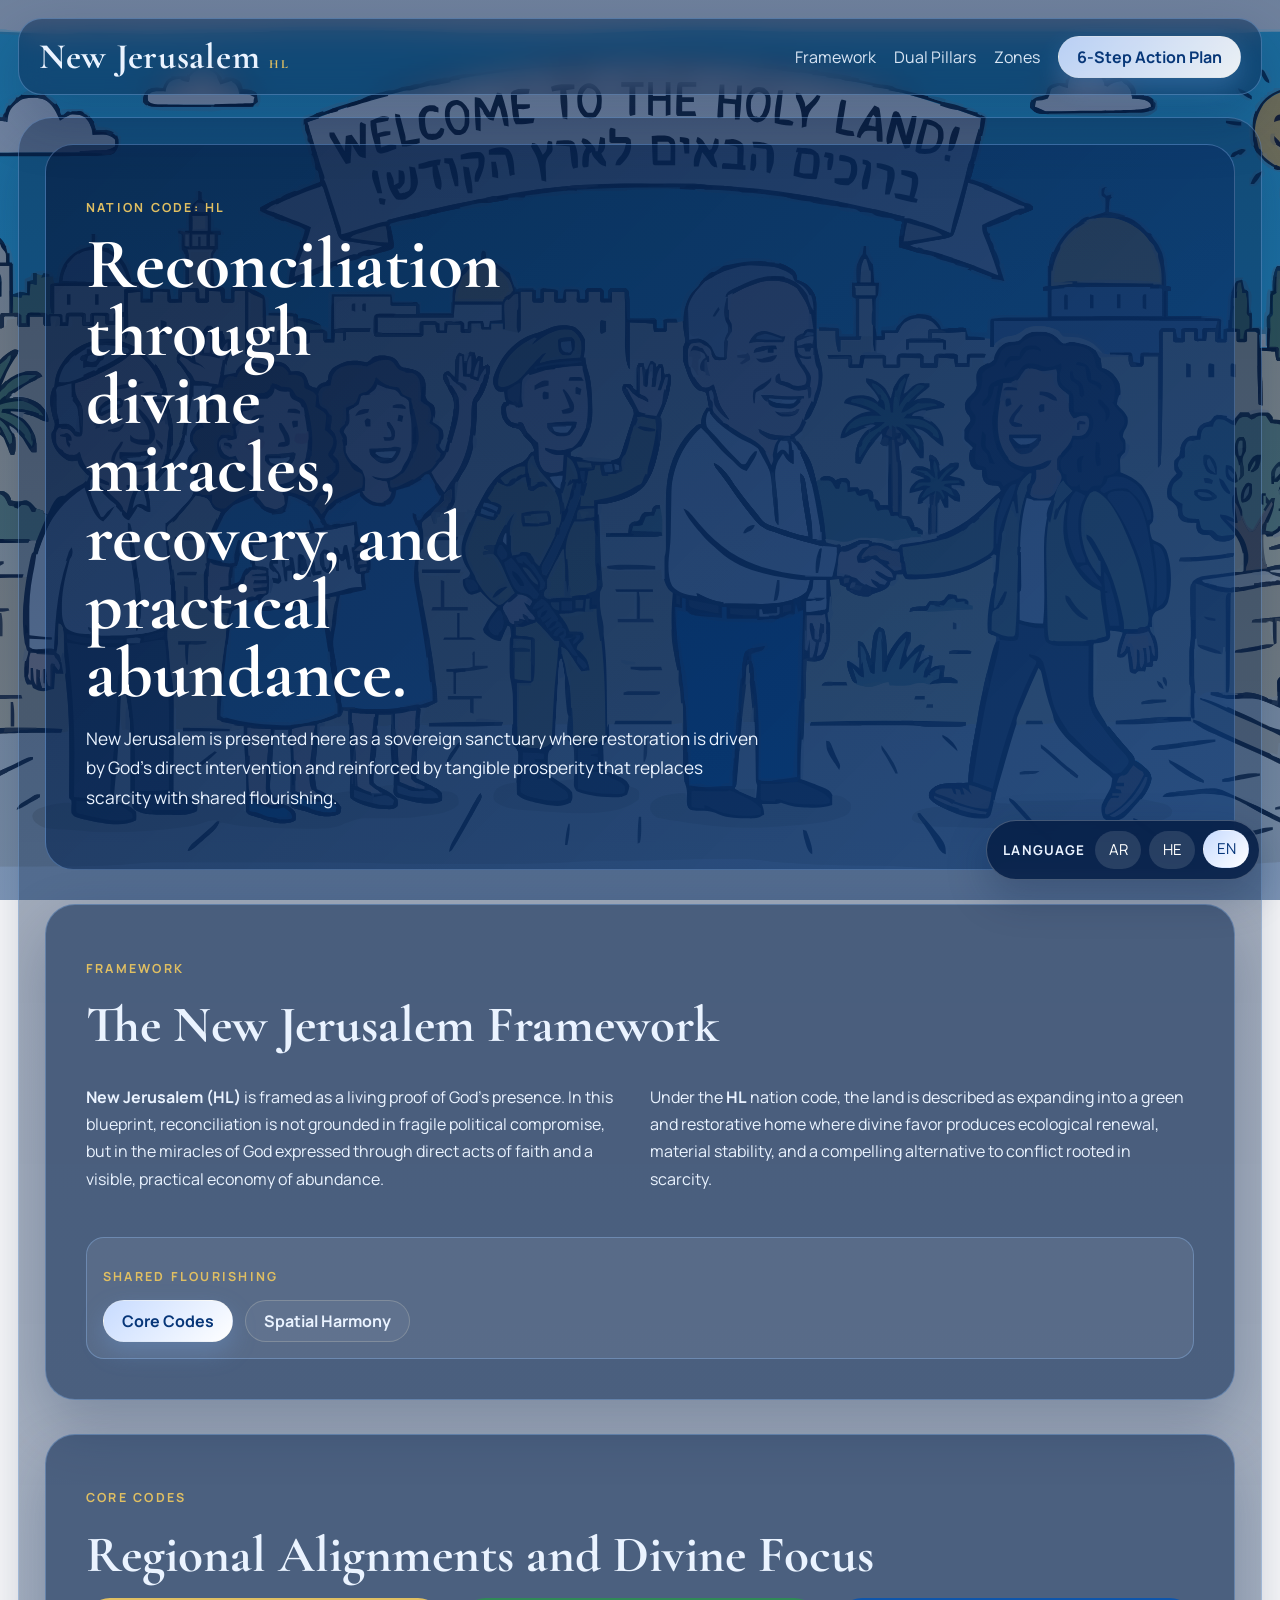
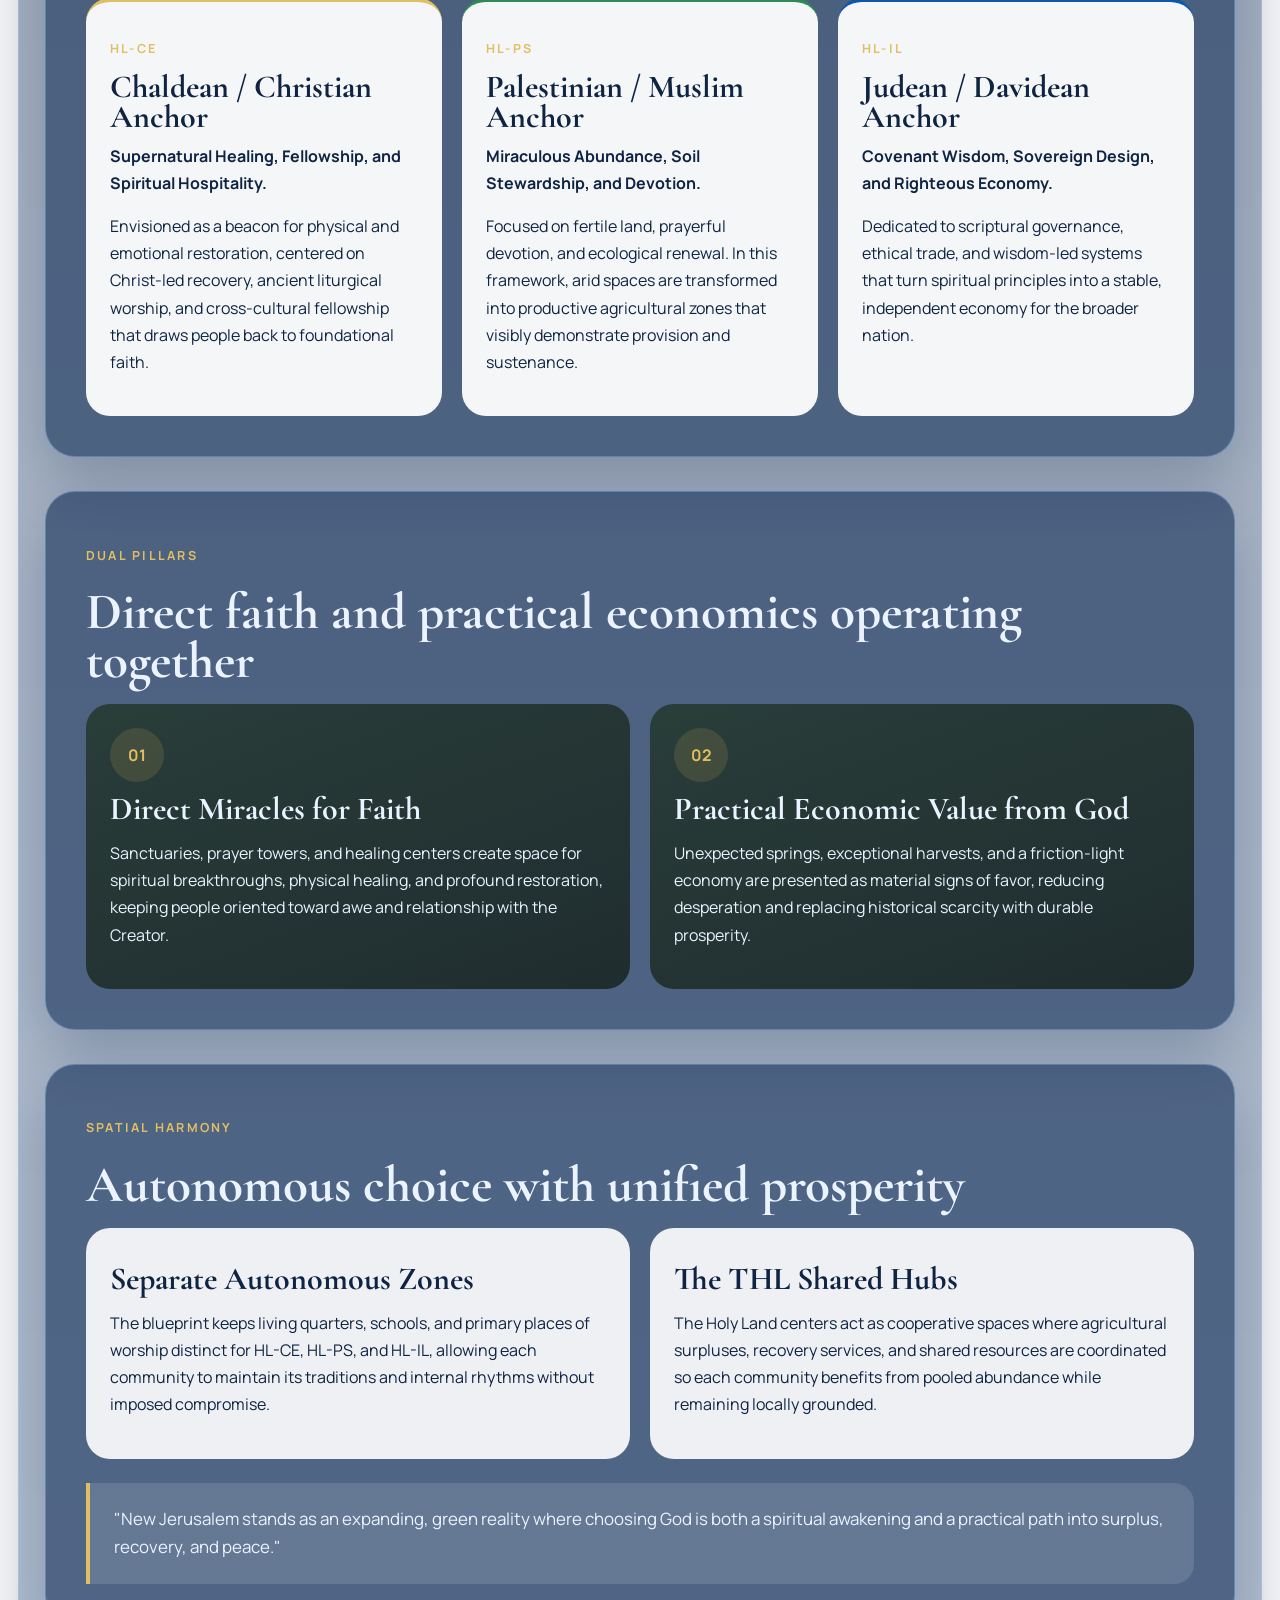
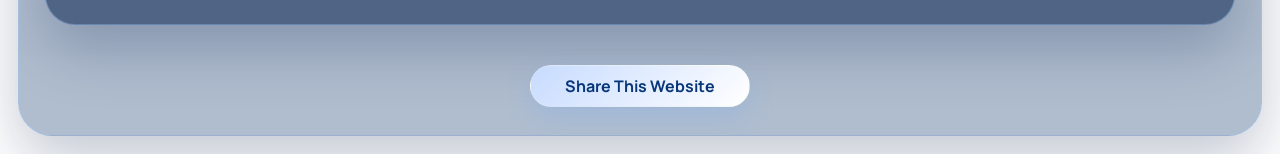
==== commit f729d01b: "feat: add share functionality and 404 page; update styles and translations" ====
--- a/index.html
+++ b/index.html
@@ -59,7 +59,7 @@
   <link rel="preconnect" href="https://fonts.googleapis.com">
   <link rel="preconnect" href="https://fonts.gstatic.com" crossorigin>
   <link href="https://fonts.googleapis.com/css2?family=Cormorant+Garamond:wght@500;600;700&family=Manrope:wght@400;500;600;700&display=swap" rel="stylesheet">
-  <link rel="stylesheet" href="styles.css?v=20260601a">
+  <link rel="stylesheet" href="styles.css?v=20260601b">
 </head>
 <body class="landing-page" data-page="home">
   <div class="action-shell">
@@ -189,8 +189,12 @@
           </p>
         </blockquote>
       </section>
+
+      <section class="share-cta-row" aria-label="Share">
+        <a class="nav-pill nav-pill-primary share-launch-button" href="share.html" data-i18n="shareButton">Share This Website</a>
+      </section>
     </main>
   </div>
-  <script src="lang.js?v=20260601a"></script>
+  <script src="lang.js?v=20260601b"></script>
 </body>
 </html>
--- a/styles.css
+++ b/styles.css
@@ -60,6 +60,21 @@
 }
 
 body.action-plan-page .top-nav {
+  background: rgba(6, 31, 71, 0.44);
+}
+
+body.share-page {
+  background:
+    linear-gradient(180deg, rgba(10, 44, 97, 0.58), rgba(11, 63, 134, 0.5)),
+    url('map.holyland.fyi.svg') center / cover no-repeat fixed;
+  background-attachment: fixed;
+}
+
+body.share-page .action-shell {
+  gap: 22px;
+}
+
+body.share-page .top-nav {
   background: rgba(6, 31, 71, 0.44);
 }
 
@@ -485,6 +500,70 @@
   transform: translateY(-1px);
 }
 
+.share-cta-row {
+  display: flex;
+  justify-content: center;
+  align-items: center;
+  padding: 6px 4px 2px;
+}
+
+.share-launch-button {
+  min-width: 220px;
+}
+
+.share-cloud {
+  min-height: 0;
+  display: grid;
+  grid-template-columns: repeat(auto-fill, minmax(56px, 1fr));
+  gap: 12px;
+  align-items: start;
+  border-radius: 26px;
+  border: 1px solid var(--line);
+  background: rgba(7, 35, 78, 0.32);
+  padding: 14px;
+}
+
+.share-cloud-canvas {
+  display: none;
+}
+
+.share-cloud-layer {
+  display: contents;
+}
+
+.share-icon {
+  justify-self: center;
+  width: 44px;
+  height: 44px;
+  display: inline-flex;
+  align-items: center;
+  justify-content: center;
+  border-radius: 50%;
+  border: 1px solid rgba(255, 255, 255, 0.24);
+  background: rgba(5, 30, 71, 0.82);
+  color: #eaf3ff;
+  font-size: 0.72rem;
+  font-weight: 700;
+  letter-spacing: 0.06em;
+  box-shadow: 0 12px 24px rgba(5, 22, 52, 0.35);
+  backdrop-filter: blur(8px);
+  transition: transform 160ms ease, background 160ms ease, border-color 160ms ease;
+}
+
+.share-icon:hover,
+.share-icon:focus-visible {
+  transform: scale(1.14);
+  background: rgba(13, 67, 138, 0.92);
+  border-color: rgba(255, 255, 255, 0.56);
+  outline: none;
+}
+
+.share-icon-img {
+  width: 22px;
+  height: 22px;
+  display: block;
+}
+
 /* Fade structural boxes when they carry no textual content. */
 .hero-panel:not(:has(p, h1, h2, h3, h4, h5, h6, li, a)),
 .section:not(:has(p, h1, h2, h3, h4, h5, h6, li, a)),
@@ -575,6 +654,20 @@
     width: 100%;
   }
 
+  .share-launch-button {
+    width: 100%;
+  }
+
+  .share-cloud {
+    grid-template-columns: repeat(5, minmax(0, 1fr));
+    gap: 10px;
+  }
+
+  .share-icon:hover,
+  .share-icon:focus-visible {
+    transform: scale(1.12);
+  }
+
   .language-switcher {
     right: 14px;
     bottom: 14px;
